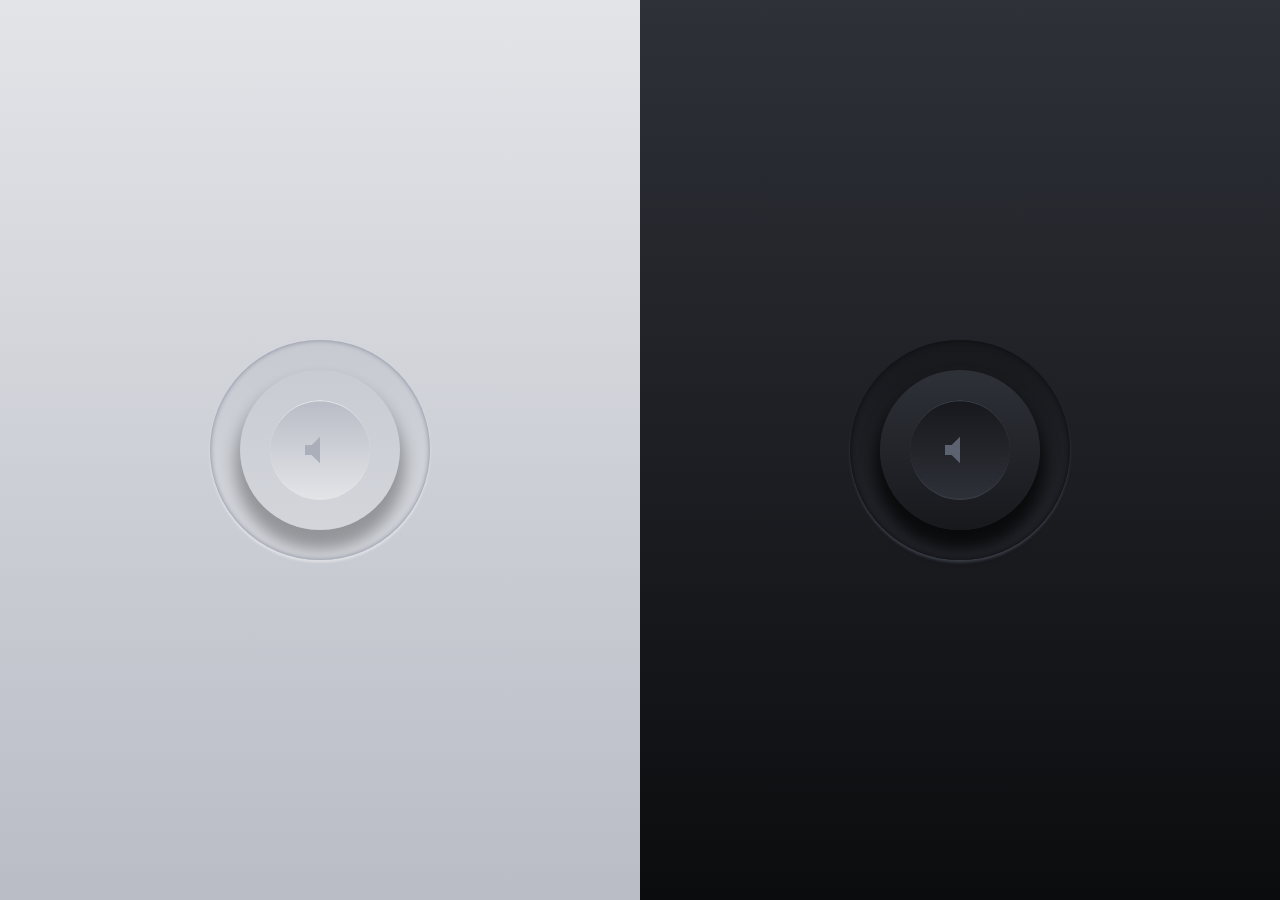
==== 3D_Button/Glowing_horn_button/index.html @ e3023aca "Add 3d glowing horn button" ====
<!DOCTYPE html>
<html lang="en">
<head>
	<meta charset="UTF-8">
	<meta name="viewport" content="width=device-width, initial-scale=1.0">
	<title>Horn Control Button</title>
	<link rel="stylesheet" href="style.css">
</head>
<body>
	<main>
		<div class="col">
			<button id="hornBtn1" class="horn-btn" type="button" aria-pressed="false">
				<svg class="horn-btn__icon" viewBox="0 0 24 24" width="32px" height="32px" aria-hidden="true">
					<g class="horn-icon">
						<path d="M3 9v6h4l5 5V4L7 9H3z" fill="currentColor"/>
						<path class="wave wave-1" d="M15.54 8.46a5 5 0 0 1 0 7.07" stroke="currentColor" stroke-width="2" fill="none" stroke-linecap="round"/>
						<path class="wave wave-2" d="M17.07 6.93a8 8 0 0 1 0 10.14" stroke="currentColor" stroke-width="2" fill="none" stroke-linecap="round"/>
						<path class="wave wave-3" d="M18.364 5.636a11 11 0 0 1 0 12.728" stroke="currentColor" stroke-width="2" fill="none" stroke-linecap="round"/>
					</g>
				</svg>
				<span class="horn-btn__sr">Horn (Light)</span>
			</button>
		</div>
		<div class="col col--dark">
			<button id="hornBtn2" class="horn-btn" type="button" aria-pressed="false">
				<svg class="horn-btn__icon" viewBox="0 0 24 24" width="32px" height="32px" aria-hidden="true">
					<g class="horn-icon">
						<path d="M3 9v6h4l5 5V4L7 9H3z" fill="currentColor"/>
						<path class="wave wave-1" d="M15.54 8.46a5 5 0 0 1 0 7.07" stroke="currentColor" stroke-width="2" fill="none" stroke-linecap="round"/>
						<path class="wave wave-2" d="M17.07 6.93a8 8 0 0 1 0 10.14" stroke="currentColor" stroke-width="2" fill="none" stroke-linecap="round"/>
						<path class="wave wave-3" d="M18.364 5.636a11 11 0 0 1 0 12.728" stroke="currentColor" stroke-width="2" fill="none" stroke-linecap="round"/>
					</g>
				</svg>
				<span class="horn-btn__sr">Horn (Dark)</span>
			</button>
		</div>
	</main>
	<script src="script.js"></script>
</body>
</html>
---- 3D_Button/Glowing_horn_button/style.css ----
* {
	border: 0;
	box-sizing: border-box;
	margin: 0;
	padding: 0;
}

:root {
	/* surface and button base */
	--hue: 223;
	--sat: 10%;
	/* horn button accent - amber/orange */
	--horn-hue: 38;
	--horn-sat: 95%;
	--horn-light: 55%;
	/* color variables */
	--horn-color: hsl(var(--horn-hue), var(--horn-sat), var(--horn-light));
	--trans-dur: 0.3s;
	--trans-timing: ease-in-out;
	--trans-timing2: cubic-bezier(0.42, -1.84, 0.42, 1.84);
	--trans-timing3: cubic-bezier(0.42, 0, 0.42, 1.84);
	font-size: 20px;
}

body,
button {
	font: 1em/1.5 sans-serif;
}

body {
	height: 100vh;
	transition:
		background-color var(--trans-dur),
		color var(--trans-dur);
}

main {
	display: flex;
	flex-direction: column;
	width: 100%;
	height: 100%;
}

/* Light Theme Column */
.col {
	background-image: linear-gradient(
		hsl(var(--hue), var(--sat), 90%),
		hsl(var(--hue), var(--sat), 75%)
	);
	display: flex;
	flex: 1;
	padding: 1.5em 0;
	min-height: 13em;
}

/* Horn Button - Round Shape */
.horn-btn {
	background-color: transparent;
	background-image: linear-gradient(
		hsl(var(--hue), var(--sat), 80%),
		hsl(var(--hue), var(--sat), 85%)
	);
	border-radius: 50%;
	box-shadow:
		0 0 0 0.125em hsla(var(--horn-hue), var(--horn-sat), 50%, 0),
		0 0 0.25em hsl(var(--hue), var(--sat), 55%) inset,
		0 0.125em 0.125em hsl(var(--hue), var(--sat), 90%);
	cursor: pointer;
	margin: auto;
	outline: transparent;
	position: relative;
	width: 11em;
	height: 11em;
	transition: box-shadow var(--trans-dur) var(--trans-timing);
	-webkit-tap-highlight-color: transparent;
}

.horn-btn:focus-visible {
	box-shadow:
		0 0 0 0.125em hsla(var(--horn-hue), var(--horn-sat), 50%, 1),
		0 0 0.25em hsl(var(--hue), var(--sat), 55%) inset,
		0 0.125em 0.125em hsl(var(--hue), var(--sat), 90%);
}

.horn-btn:before,
.horn-btn:after {
	border-radius: inherit;
	content: "";
	display: block;
	position: absolute;
	clip-path: inherit;
}

/* Outer shadow layer */
.horn-btn:before {
	background-image: linear-gradient(
		hsl(var(--hue), var(--sat), 80%)
	);
	box-shadow: 0 0.75em 0.75em 0.25em hsla(var(--hue), 0%, 0%, 0.3);
	top: 1.5em;
	left: 1.5em;
	width: 8em;
	height: 8em;
	transition:
		box-shadow var(--trans-dur) var(--trans-timing2),
		transform var(--trans-dur) var(--trans-timing2);
}

/* Inner button surface */
.horn-btn:after {
	background-color: hsl(var(--hue), var(--sat), 75%);
	background-image: linear-gradient(
		hsla(var(--hue), var(--sat), 90%, 0),
		hsl(var(--hue), var(--sat), 90%)
	);
	box-shadow:
		0 0.0625em 0 hsl(var(--hue), var(--sat), 90%) inset,
		0 -0.0625em 0 hsl(var(--hue), var(--sat), 90%) inset,
		0 0 0 0 hsla(var(--horn-hue), var(--horn-sat), var(--horn-light), 0.1) inset;
	top: 3em;
	left: 3em;
	width: 5em;
	height: 5em;
	transition:
		background-color var(--trans-dur) var(--trans-timing),
		box-shadow var(--trans-dur) var(--trans-timing),
		transform var(--trans-dur) var(--trans-timing2);
}

/* Horn Icon */
.horn-btn__icon {
	display: block;
	position: absolute;
	top: calc(50% - 1em);
	left: calc(50% - 1em);
	width: 2em;
	height: 2em;
	transition: filter var(--trans-dur) var(--trans-timing);
	z-index: 1;
}

.horn-btn__icon .horn-icon {
	color: hsl(var(--hue), var(--sat), 70%);
	transition: color var(--trans-dur) var(--trans-timing);
}

.horn-btn__icon .wave {
	opacity: 0;
	transform-origin: center;
	transition: opacity 0.2s var(--trans-timing);
}

.horn-btn__sr {
	overflow: hidden;
	position: absolute;
	width: 1px;
	height: 1px;
}

/* Pressed State - Active Horn */
.horn-btn[aria-pressed="true"]:before,
.horn-btn[aria-pressed="true"]:after,
.horn-btn[aria-pressed="true"] .horn-btn__icon {
	transform: scale(0.95);
}

.horn-btn[aria-pressed="true"]:before {
	box-shadow: 0 0.375em 0.375em 0 hsla(var(--hue), 0%, 0%, 0.3);
	transition-timing-function: var(--trans-timing3);
}

.horn-btn[aria-pressed="true"]:after {
	background-color: hsl(var(--horn-hue), var(--horn-sat), 60%);
	box-shadow:
		0 0.0625em 0 hsla(var(--horn-hue), var(--horn-sat), var(--horn-light), 0.5) inset,
		0 -0.0625em 0 hsla(var(--horn-hue), var(--horn-sat), var(--horn-light), 0.5) inset,
		0 0 1em 0.5em hsla(var(--horn-hue), var(--horn-sat), var(--horn-light), 0.2) inset,
		0 0 2em 1em hsla(var(--horn-hue), var(--horn-sat), var(--horn-light), 0.3);
	transition-timing-function: var(--trans-timing), var(--trans-timing), var(--trans-timing3);
}

.horn-btn[aria-pressed="true"] .horn-btn__icon {
	filter: drop-shadow(0 0 0.5em var(--horn-color));
}

.horn-btn[aria-pressed="true"] .horn-btn__icon .horn-icon {
	color: var(--horn-color);
}

/* Animated sound waves */
.horn-btn[aria-pressed="true"] .wave {
	opacity: 1;
	animation: wave-pulse 1s ease-in-out infinite;
}

.horn-btn[aria-pressed="true"] .wave-1 {
	animation-delay: 0s;
}

.horn-btn[aria-pressed="true"] .wave-2 {
	animation-delay: 0.15s;
}

.horn-btn[aria-pressed="true"] .wave-3 {
	animation-delay: 0.3s;
}

@keyframes wave-pulse {
	0%, 100% {
		opacity: 0.3;
		transform: scale(1);
	}
	50% {
		opacity: 1;
		transform: scale(1.1);
	}
}

/* Dark Theme */
.col--dark {
	background-image: linear-gradient(
		hsl(var(--hue), var(--sat), 20%),
		hsl(var(--hue), var(--sat), 5%)
	);
}

.col--dark .horn-btn {
	background-image: linear-gradient(
		hsl(var(--hue), var(--sat), 10%),
		hsl(var(--hue), var(--sat), 15%)
	);
	box-shadow:
		0 0 0 0.125em hsla(var(--horn-hue), var(--horn-sat), 50%, 0),
		0 0 0.25em hsl(var(--hue), var(--sat), 5%) inset,
		0 0.125em 0.125em hsl(var(--hue), var(--sat), 25%);
}

.col--dark .horn-btn:focus-visible {
	box-shadow:
		0 0 0 0.125em hsla(var(--horn-hue), var(--horn-sat), 50%, 1),
		0 0 0.25em hsl(var(--hue), var(--sat), 5%) inset,
		0 0.125em 0.125em hsl(var(--hue), var(--sat), 25%);
}

.col--dark .horn-btn:before {
	background-image: linear-gradient(
		hsl(var(--hue), var(--sat), 20%),
		hsl(var(--hue), var(--sat), 10%)
	);
	box-shadow: 0 0.75em 0.75em 0.25em hsla(var(--hue), 0%, 0%, 0.7);
}

.col--dark .horn-btn:after {
	background-color: hsl(var(--hue), var(--sat), 10%);
	background-image: linear-gradient(
		hsla(var(--hue), var(--sat), 20%, 0),
		hsl(var(--hue), var(--sat), 20%)
	);
	box-shadow:
		0 0.0625em 0 hsl(var(--hue), var(--sat), 25%) inset,
		0 -0.0625em 0 hsl(var(--hue), var(--sat), 25%) inset,
		0 0 0 0 hsla(var(--horn-hue), var(--horn-sat), var(--horn-light), 0.1) inset;
}

.col--dark .horn-btn__icon .horn-icon {
	color: hsl(var(--hue), var(--sat), 40%);
}

.col--dark .horn-btn[aria-pressed="true"]:before {
	box-shadow: 0 0.375em 0.375em 0 hsla(var(--hue), 0%, 0%, 0.7);
}

.col--dark .horn-btn[aria-pressed="true"]:after {
	background-color: hsl(var(--horn-hue), var(--horn-sat), 30%);
	box-shadow:
		0 0.0625em 0 hsla(var(--horn-hue), var(--horn-sat), var(--horn-light), 0.5) inset,
		0 -0.0625em 0 hsla(var(--horn-hue), var(--horn-sat), var(--horn-light), 0.5) inset,
		0 0 1em 0.5em hsla(var(--horn-hue), var(--horn-sat), var(--horn-light), 0.2) inset,
		0 0 2.5em 1em hsla(var(--horn-hue), var(--horn-sat), var(--horn-light), 0.4);
}

/* Responsive Design */
@media (min-width: 768px) {
	main {
		flex-direction: row;
	}
}
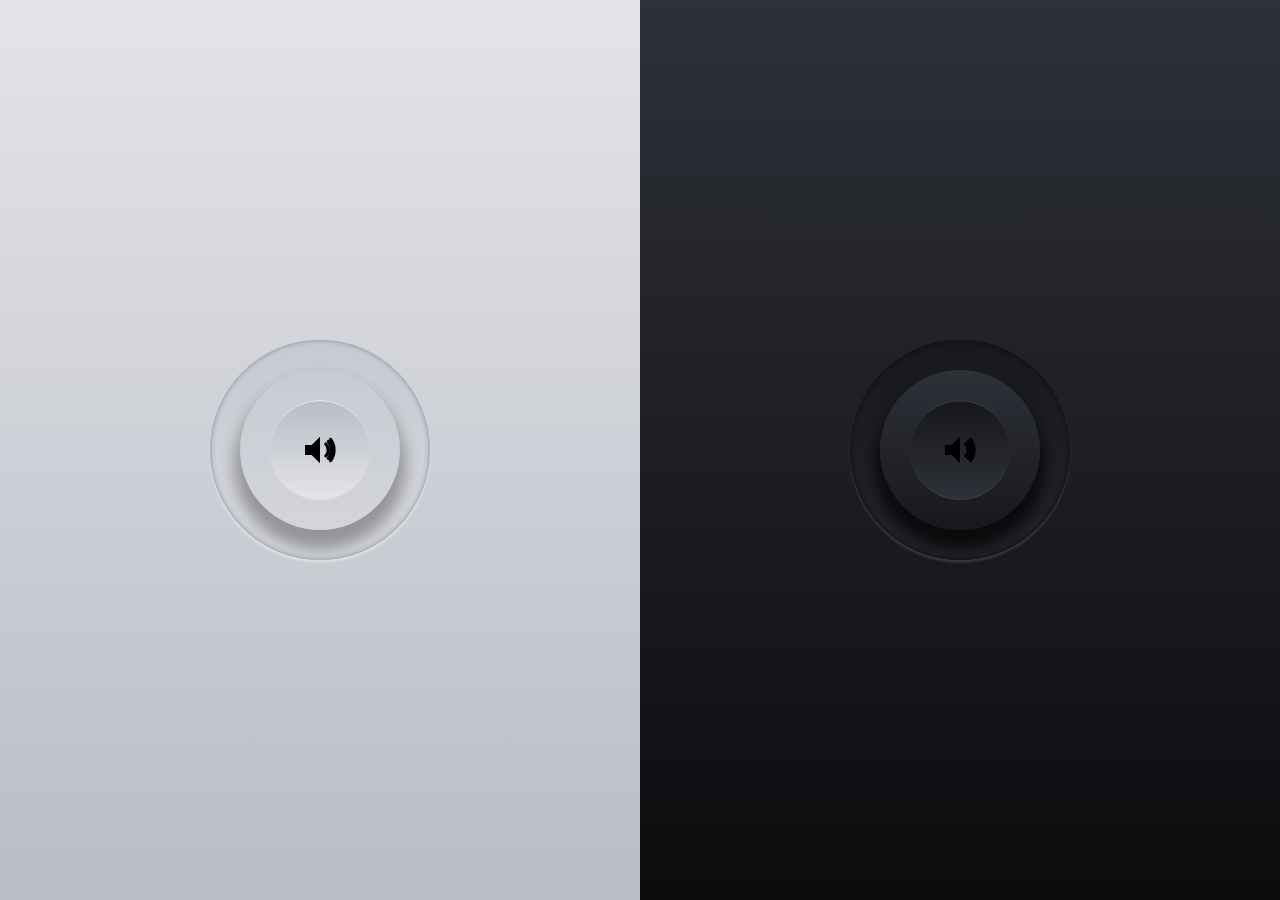
==== commit 6f72081c: "Simplify index.html file for horn button" ====
--- a/3D_Button/Glowing_horn_button/index.html
+++ b/3D_Button/Glowing_horn_button/index.html
@@ -7,29 +7,31 @@
 	<link rel="stylesheet" href="style.css">
 </head>
 <body>
+	<!-- SVG Symbol Definition -->
+	<svg style="display: none;">
+		<symbol id="horn-icon" viewBox="0 0 24 24">
+			<g class="horn-icon">
+				<path d="M3 9v6h4l5 5V4L7 9H3z" fill="currentColor"/>
+				<path class="wave wave-1" d="M15.54 8.46a5 5 0 0 1 0 7.07" stroke="currentColor" stroke-width="2" fill="none" stroke-linecap="round"/>
+				<path class="wave wave-2" d="M17.07 6.93a8 8 0 0 1 0 10.14" stroke="currentColor" stroke-width="2" fill="none" stroke-linecap="round"/>
+				<path class="wave wave-3" d="M18.364 5.636a11 11 0 0 1 0 12.728" stroke="currentColor" stroke-width="2" fill="none" stroke-linecap="round"/>
+			</g>
+		</symbol>
+	</svg>
+
 	<main>
 		<div class="col">
 			<button id="hornBtn1" class="horn-btn" type="button" aria-pressed="false">
-				<svg class="horn-btn__icon" viewBox="0 0 24 24" width="32px" height="32px" aria-hidden="true">
-					<g class="horn-icon">
-						<path d="M3 9v6h4l5 5V4L7 9H3z" fill="currentColor"/>
-						<path class="wave wave-1" d="M15.54 8.46a5 5 0 0 1 0 7.07" stroke="currentColor" stroke-width="2" fill="none" stroke-linecap="round"/>
-						<path class="wave wave-2" d="M17.07 6.93a8 8 0 0 1 0 10.14" stroke="currentColor" stroke-width="2" fill="none" stroke-linecap="round"/>
-						<path class="wave wave-3" d="M18.364 5.636a11 11 0 0 1 0 12.728" stroke="currentColor" stroke-width="2" fill="none" stroke-linecap="round"/>
-					</g>
+				<svg class="horn-btn__icon" width="32px" height="32px" aria-hidden="true">
+					<use href="#horn-icon"/>
 				</svg>
 				<span class="horn-btn__sr">Horn (Light)</span>
 			</button>
 		</div>
 		<div class="col col--dark">
 			<button id="hornBtn2" class="horn-btn" type="button" aria-pressed="false">
-				<svg class="horn-btn__icon" viewBox="0 0 24 24" width="32px" height="32px" aria-hidden="true">
-					<g class="horn-icon">
-						<path d="M3 9v6h4l5 5V4L7 9H3z" fill="currentColor"/>
-						<path class="wave wave-1" d="M15.54 8.46a5 5 0 0 1 0 7.07" stroke="currentColor" stroke-width="2" fill="none" stroke-linecap="round"/>
-						<path class="wave wave-2" d="M17.07 6.93a8 8 0 0 1 0 10.14" stroke="currentColor" stroke-width="2" fill="none" stroke-linecap="round"/>
-						<path class="wave wave-3" d="M18.364 5.636a11 11 0 0 1 0 12.728" stroke="currentColor" stroke-width="2" fill="none" stroke-linecap="round"/>
-					</g>
+				<svg class="horn-btn__icon" width="32px" height="32px" aria-hidden="true">
+					<use href="#horn-icon"/>
 				</svg>
 				<span class="horn-btn__sr">Horn (Dark)</span>
 			</button>
